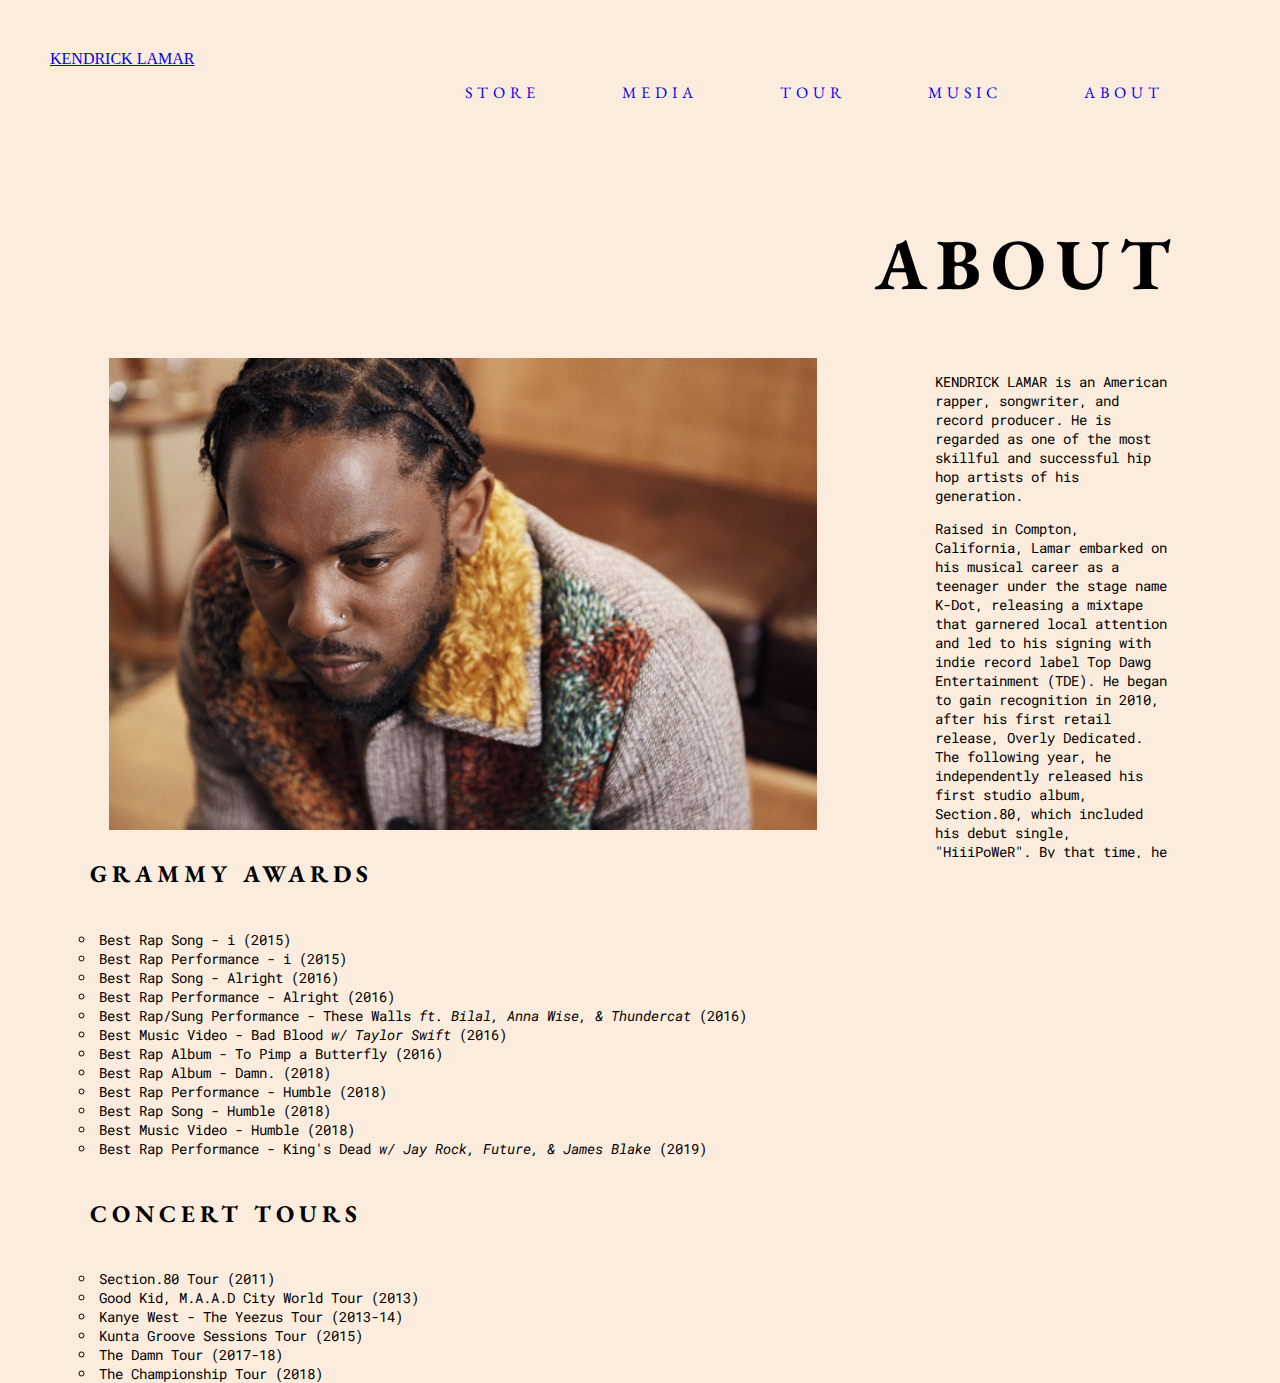
==== about.html @ 686dbac5 "Changes to HomePage and About" ====
<!DOCTYPE html>
<html>
  <head>

    <title>Kendrick Lamar About</title>

    <style media="screen">
      img {
        width: 100%
      }
    </style>

    <link href="./assets/stylesheets/about.css" rel="stylesheet">
    <link href="https://fonts.googleapis.com/css?family=EB+Garamond|Roboto+Mono&display=swap" rel="stylesheet">
  </head>
<!--Start of body-->
  <body>
    <!-- nav div creation -->
    <div>
      <div class="topnav">
        <a class="active" href="index.html">KENDRICK LAMAR</a>
      </div>
      <div class="topnav-right">
            <a class = "nav_bar" href="about.html">ABOUT</a>
            <a class = "nav_bar" href="discography.html">MUSIC</a>
            <a class = "nav_bar" href="tour.html">TOUR</a>
            <a class = "nav_bar" href="media.html">MEDIA</a>
            <a class = "nav_bar" href="store.html">STORE</a>
        </div>
    </div>

<!-- container mid page -->
<div class="container">
      <h1>ABOUT</h1>
  <img class= "image_fix"src="./assets/images/about.jpg" alt="Kendrick Lamar">
    <div class="content">

      <p>KENDRICK LAMAR is an American rapper, songwriter, and record producer. He is regarded as one of the most skillful and successful hip hop artists of his generation. </p>

      <p>Raised in Compton, California, Lamar embarked on his musical career as a teenager under the stage name K-Dot, releasing a mixtape that garnered local attention and led to his signing with indie record label Top Dawg Entertainment (TDE). He began to gain recognition in 2010, after his first retail release, Overly Dedicated. The following year, he independently released his first studio album, Section.80, which included his debut single, "HiiiPoWeR". By that time, he had amassed a large online following and collaborated with several prominent hip hop artists, including The Game, Busta Rhymes, and Snoop Dogg. </p>

      <p>Lamar's major label debut album, Good Kid, M.A.A.D City, was released in 2012 by TDE, Aftermath, and Interscope Records to critical acclaim. It debuted at #2 on the US Billboard 200 and was later certified platinum by the RIAA. The record contained the top 40 singles "Swimming Pools (Drank)", "Bitch, Don't Kill My Vibe", and "Poetic Justice". His critically acclaimed third album To Pimp a Butterfly (2015) incorporated elements of funk, soul, jazz, and spoken word. It debuted atop the charts in the US and the UK and won the Grammy Award for Best Rap Album at the 58th ceremony. In 2016, Lamar released Untitled Unmastered, a collection of unreleased demos that originated during the recording sessions for Butterfly. He released his fourth album Damn in 2017 to further acclaim; its lead single "Humble" topped the US Billboard Hot 100 chart. </p>

      <p>Aside from his solo career, Lamar is also known as a member of the West Coast hip hop supergroup Black Hippy, alongside his TDE label-mates and fellow South Los Angeles–based rappers Ab-Soul, Jay Rock, and Schoolboy Q. Lamar has received many accolades over the course of his career, including thirteen Grammy Awards. In early 2013, MTV named him the "Hottest MC in the Game", on their annual list. Time named him one of the 100 most influential people in the world in 2016. In 2018, Damn became the first non-classical and non-jazz album to be awarded the Pulitzer Prize for Music. </p>
    </div>
</div>

<!-- <div>
  <span class="alighleft">GRAMMY AWARDS</span>
  <span class="alighright">CONCERT TOURS</span>
</div> -->

<!-- <h5>GRAMMY AWARDS</h5>

<h5>CONCERT TOURS</h5> -->
<!-- container lower -->
<div class = "container">

    <div class="column-right">
      <ul>
      <h5>GRAMMY AWARDS</h5>
      <li>Best Rap Song - i (2015)</li>
      <li>Best Rap Performance - i (2015)</li>
      <li>Best Rap Song - Alright (2016)</li>
      <li>Best Rap Performance - Alright (2016)</li>
      <li>Best Rap/Sung Performance - These Walls <i>ft. Bilal, Anna Wise, & Thundercat</i> (2016)</li>
      <li>Best Music Video - Bad Blood <i>w/ Taylor Swift</i> (2016)</li>
    <!-- </ul>
    </div>

      <div class="column">
      <ul> -->
      <li>Best Rap Album - To Pimp a Butterfly (2016)</li>
      <li>Best Rap Album - Damn. (2018)</li>
      <li>Best Rap Performance - Humble (2018)</li>
      <li>Best Rap Song - Humble (2018)</li>
      <li>Best Music Video - Humble (2018)</li>
      <li>Best Rap Performance - King's Dead <i>w/ Jay Rock, Future, & James Blake</i> (2019)</li>
      </ul>
    </div>

      <div class="column-left">
        <ul>
        <h5>CONCERT TOURS</h5>
        <li>Section.80 Tour (2011)</li>
        <li>Good Kid, M.A.A.D City World Tour (2013)</li>
        <li>Kanye West - The Yeezus Tour (2013-14)</li>
        <li>Kunta Groove Sessions Tour (2015)</li>
        <li>The Damn Tour (2017-18)</li>
        <li>The Championship Tour (2018)</li>
        </ul>
      </div>
</div>

  </body>
</html>
---- assets/stylesheets/about.css ----
body {
  background-color: rgba(252,236,221, 1);
  opacity: 100%;
  margin: 50px 50px 50px 50px;
  /* margin: 100px; */
  /* margin-left: 100px;
  margin-right: 100px;
  margin-bottom: 100px;
  margin-top: 50px; */
}

h1 {
  font-family: 'EB Garamond', serif;
  font-size: 72px;
  letter-spacing: 10px;
  text-align: right;
  padding-top: 100px;
  padding-right: 50px;
}

h2 {
  font-family: 'EB Garamond', serif;
  font-size: 64px;
  letter-spacing: 5px;
}

h3 {
  font-family: 'EB Garamond', serif;
  font-size: 48px;
  letter-spacing: 5px;
}

h4 {
  font-family: 'EB Garamond', serif;
  font-size: 36px;
  letter-spacing: 5px;
}

h5 {
  font-family: 'EB Garamond', serif;
  font-size: 24px;
  letter-spacing: 5px;
  /* margin-top: 50px;
  margin-right: 100px; */
}

h6 {
  font-family: 'EB Garamond', serif;
  font-size: 18px;
  letter-spacing: 5px;
}

p {
  font-family: 'Roboto Mono', monospace;
  font-size: 14px;
  letter-spacing:normal;
  /* padding-left: 100px;
  padding-right: 100px; */
}

/* .alignleft {
  float: left;
  font-family: 'EB Garamond', serif;
  font-size: 24px;
  letter-spacing: 5px;
  margin-top: 20px;
}

.alighright {
  float: right;
  font-family: 'EB Garamond', serif;
  font-size: 24px;
  letter-spacing: 5px;
  margin-right: 125px;
  margin-top: 20px;
  margin-bottom: 10px; */
}

.active{
  text-decoration: none;
  float: left;
  text-align: center;
  font-family: 'EB Garamond', serif;
  font-size: 48px;
  letter-spacing: 5px;
  border-bottom: 100px;
  margin-left: 5px;
  margin-right: 5px;
  /* text-align: right; */
  /* padding-top: 25px; */
  /* padding-right: 100px; */
}

/* a:link {
  text-decoration-color: black;
} */

/* .topnav a:hover {
  background-color: rgba(229,229,229, 1);
}

.topnav a.active {
  background-color: rgba(252,236,221, 1);
  color: rgba(229,229,229, 1) */
/* } */

.topnav-right a{
  font-family: 'EB Garamond', serif;
  font-size: 16px;
  letter-spacing: 5px;
  padding: 14px 16px;
  margin-right: 50px;
  border-right: 2px,Black;
  float: right;
}
.nav_bar{
  text-decoration: none;
  /* font-family: 'EB Garamond', serif;
  font-size: 16px;
  letter-spacing: 5px;
  padding: 14px 16px;
  margin-right: 3px; */
  border-right-style: : solid;
  border-color: black;
  border-width: thin;
}
.container {
  max-width: 100%;
  height:500px;
  /* max-width: 860px;
  margin-right: auto; */
  /* margin: 0px 50px 50px 50px; */
}
.image_fix{
  float: left;
  width: 60%;
  margin: 0 5%;
  z-index: 0;
}

.content {
  float: left;
  z-index: 1;
  background: rgba(252,236,221, 0.75);
  /* max-width: 300px;
  max-height: 100px;
  padding: 20px 100px 20px 20px;
  /* height: 400px; */
  /* margin-left: 400px;
  overflow: auto;  */
  width: 20%;
  height: 100%;
  margin: 0 5%;
  overflow: scroll;
}

/* #header {
  margin-right: 5px;
  margin-left: 5px;
  text-align: right;
}

#home {
  font-family: 'EB Garamond', serif;
  font-size: 24px;
  letter-spacing: 5px;
  text-align: left;
  padding-top: 50px;
} */

li {
  list-style-type: circle;
  list-style-position: inside;
  text-indent: -1.5em;
  font-family: 'Roboto Mono', monospace;
  font-size: 14px;
  letter-spacing: normal;
  margin-left: 10px;
  margin-right: 10px;
}

.column {
  float: left;
  width: 33.33%;
  margin-top: 5px;
  margin-bottom: 50px;
}

.row:after {
  content: "";
  display: table;
  clear: both;
}
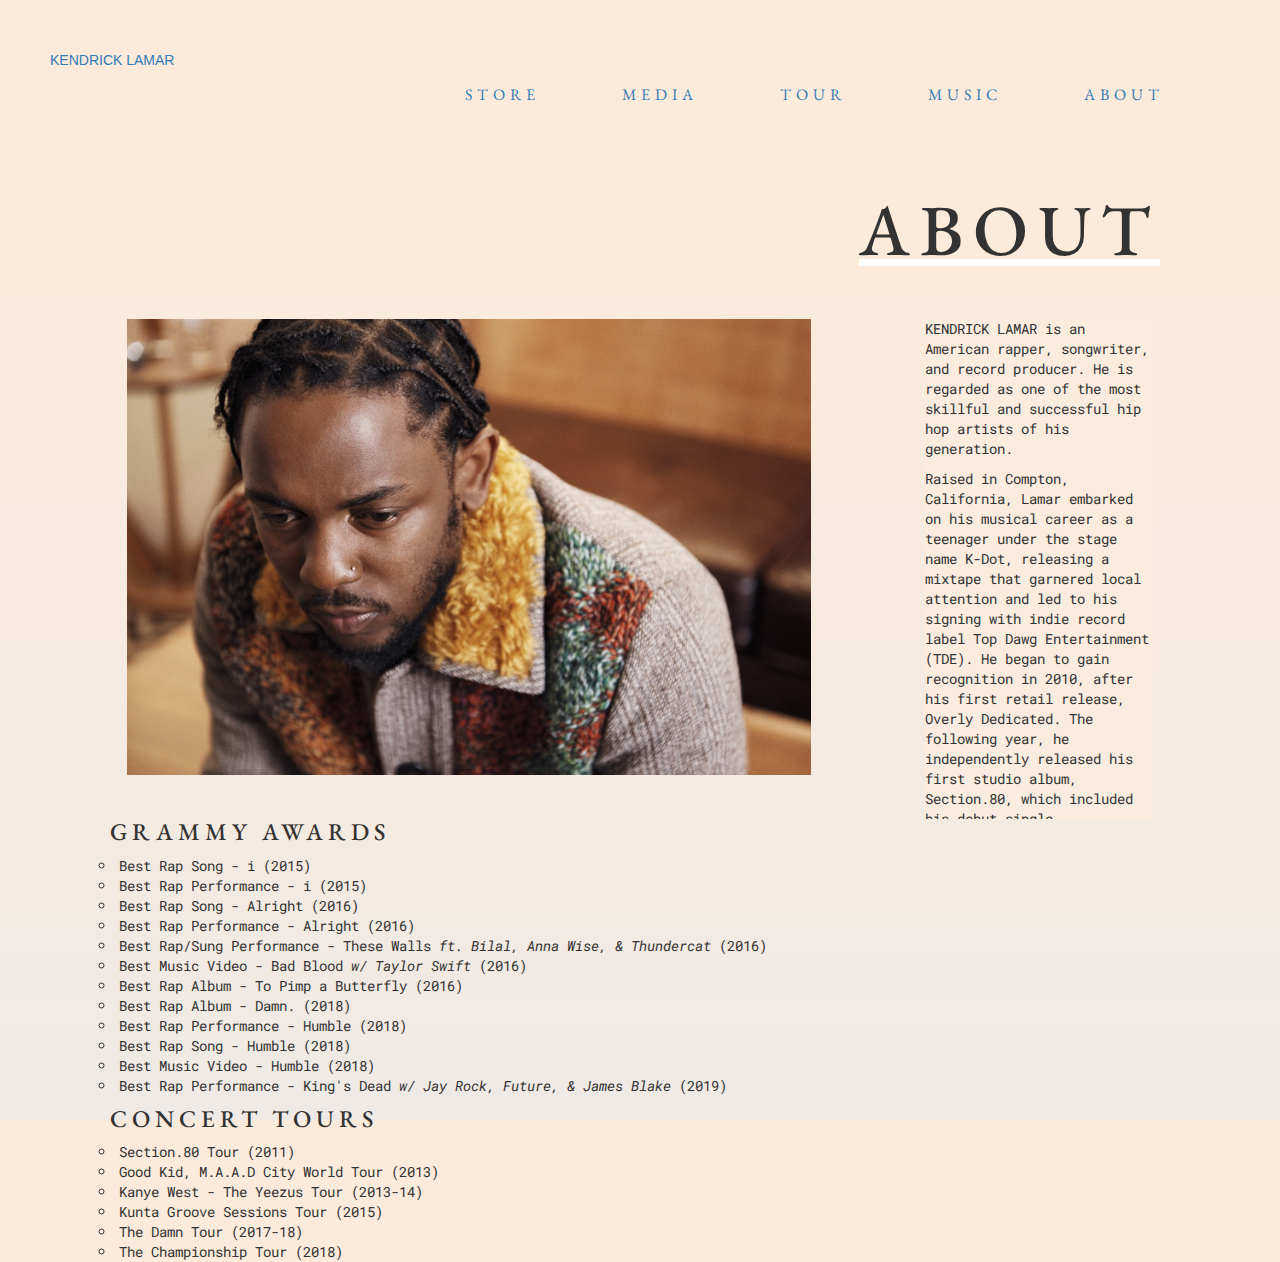
==== commit 531faae6: "Store and Tour" ====
--- a/about.html
+++ b/about.html
@@ -1,86 +1,98 @@
 <!DOCTYPE html>
 <html>
-  <head>
 
-    <title>Kendrick Lamar About</title>
+<head>
 
-    <style media="screen">
-      img {
-        width: 100%
-      }
-    </style>
+  <title>Kendrick Lamar About</title>
+  <meta name="viewport" content="width=device-width, initial-scale=1">
+  <link rel="stylesheet" href="https://maxcdn.bootstrapcdn.com/bootstrap/3.4.0/css/bootstrap.min.css">
+  <script src="https://ajax.googleapis.com/ajax/libs/jquery/3.4.1/jquery.min.js"></script>
+  <script src="https://maxcdn.bootstrapcdn.com/bootstrap/3.4.0/js/bootstrap.min.js"></script>
+  <style media="screen">
+    img {
+      width: 100%
+    }
+  </style>
 
-    <link href="./assets/stylesheets/about.css" rel="stylesheet">
-    <link href="https://fonts.googleapis.com/css?family=EB+Garamond|Roboto+Mono&display=swap" rel="stylesheet">
-  </head>
+  <link href="./assets/stylesheets/about.css" rel="stylesheet">
+  <link href="https://fonts.googleapis.com/css?family=EB+Garamond|Roboto+Mono&display=swap" rel="stylesheet">
+</head>
 <!--Start of body-->
-  <body>
-    <!-- nav div creation -->
-    <div>
-      <div class="topnav">
-        <a class="active" href="index.html">KENDRICK LAMAR</a>
-      </div>
-      <div class="topnav-right">
-            <a class = "nav_bar" href="about.html">ABOUT</a>
-            <a class = "nav_bar" href="discography.html">MUSIC</a>
-            <a class = "nav_bar" href="tour.html">TOUR</a>
-            <a class = "nav_bar" href="media.html">MEDIA</a>
-            <a class = "nav_bar" href="store.html">STORE</a>
-        </div>
+
+<body>
+  <!-- nav div creation -->
+  <div>
+    <div class="topnav">
+      <a class="active" href="index.html">KENDRICK LAMAR</a>
     </div>
+    <div class="topnav-right">
+      <a class="nav_bar" href="about.html">ABOUT</a>
+      <a class="nav_bar" href="discography.html">MUSIC</a>
+      <a class="nav_bar" href="tour.html">TOUR</a>
+      <a class="nav_bar" href="media.html">MEDIA</a>
+      <a class="nav_bar" href="store.html">STORE</a>
+    </div>
+  </div>
 
-<!-- container mid page -->
-<div class="container">
-      <h1>ABOUT</h1>
-  <img class= "image_fix"src="./assets/images/about.jpg" alt="Kendrick Lamar">
+  <!-- container mid page -->
+  <div class="container">
+    <h1>ABOUT</h1>
+    <img class="image_fix" src="./assets/images/about.jpg" alt="Kendrick Lamar">
     <div class="content">
 
       <p>KENDRICK LAMAR is an American rapper, songwriter, and record producer. He is regarded as one of the most skillful and successful hip hop artists of his generation. </p>
 
-      <p>Raised in Compton, California, Lamar embarked on his musical career as a teenager under the stage name K-Dot, releasing a mixtape that garnered local attention and led to his signing with indie record label Top Dawg Entertainment (TDE). He began to gain recognition in 2010, after his first retail release, Overly Dedicated. The following year, he independently released his first studio album, Section.80, which included his debut single, "HiiiPoWeR". By that time, he had amassed a large online following and collaborated with several prominent hip hop artists, including The Game, Busta Rhymes, and Snoop Dogg. </p>
+      <p>Raised in Compton, California, Lamar embarked on his musical career as a teenager under the stage name K-Dot, releasing a mixtape that garnered local attention and led to his signing with indie record label Top Dawg Entertainment (TDE). He
+        began to gain recognition in 2010, after his first retail release, Overly Dedicated. The following year, he independently released his first studio album, Section.80, which included his debut single, "HiiiPoWeR". By that time, he had amassed
+        a large online following and collaborated with several prominent hip hop artists, including The Game, Busta Rhymes, and Snoop Dogg. </p>
 
-      <p>Lamar's major label debut album, Good Kid, M.A.A.D City, was released in 2012 by TDE, Aftermath, and Interscope Records to critical acclaim. It debuted at #2 on the US Billboard 200 and was later certified platinum by the RIAA. The record contained the top 40 singles "Swimming Pools (Drank)", "Bitch, Don't Kill My Vibe", and "Poetic Justice". His critically acclaimed third album To Pimp a Butterfly (2015) incorporated elements of funk, soul, jazz, and spoken word. It debuted atop the charts in the US and the UK and won the Grammy Award for Best Rap Album at the 58th ceremony. In 2016, Lamar released Untitled Unmastered, a collection of unreleased demos that originated during the recording sessions for Butterfly. He released his fourth album Damn in 2017 to further acclaim; its lead single "Humble" topped the US Billboard Hot 100 chart. </p>
+      <p>Lamar's major label debut album, Good Kid, M.A.A.D City, was released in 2012 by TDE, Aftermath, and Interscope Records to critical acclaim. It debuted at #2 on the US Billboard 200 and was later certified platinum by the RIAA. The record
+        contained the top 40 singles "Swimming Pools (Drank)", "Bitch, Don't Kill My Vibe", and "Poetic Justice". His critically acclaimed third album To Pimp a Butterfly (2015) incorporated elements of funk, soul, jazz, and spoken word. It debuted
+        atop the charts in the US and the UK and won the Grammy Award for Best Rap Album at the 58th ceremony. In 2016, Lamar released Untitled Unmastered, a collection of unreleased demos that originated during the recording sessions for Butterfly.
+        He released his fourth album Damn in 2017 to further acclaim; its lead single "Humble" topped the US Billboard Hot 100 chart. </p>
 
-      <p>Aside from his solo career, Lamar is also known as a member of the West Coast hip hop supergroup Black Hippy, alongside his TDE label-mates and fellow South Los Angeles–based rappers Ab-Soul, Jay Rock, and Schoolboy Q. Lamar has received many accolades over the course of his career, including thirteen Grammy Awards. In early 2013, MTV named him the "Hottest MC in the Game", on their annual list. Time named him one of the 100 most influential people in the world in 2016. In 2018, Damn became the first non-classical and non-jazz album to be awarded the Pulitzer Prize for Music. </p>
+      <p>Aside from his solo career, Lamar is also known as a member of the West Coast hip hop supergroup Black Hippy, alongside his TDE label-mates and fellow South Los Angeles–based rappers Ab-Soul, Jay Rock, and Schoolboy Q. Lamar has received
+        many accolades over the course of his career, including thirteen Grammy Awards. In early 2013, MTV named him the "Hottest MC in the Game", on their annual list. Time named him one of the 100 most influential people in the world in 2016. In
+        2018, Damn became the first non-classical and non-jazz album to be awarded the Pulitzer Prize for Music. </p>
     </div>
-</div>
+  </div>
 
-<!-- <div>
+  <!-- <div>
   <span class="alighleft">GRAMMY AWARDS</span>
   <span class="alighright">CONCERT TOURS</span>
 </div> -->
 
-<!-- <h5>GRAMMY AWARDS</h5>
+  <!-- <h5>GRAMMY AWARDS</h5>
 
 <h5>CONCERT TOURS</h5> -->
-<!-- container lower -->
-<div class = "container">
+  <!-- container lower -->
+  <div class="container">
 
     <div class="column-right">
       <ul>
-      <h5>GRAMMY AWARDS</h5>
-      <li>Best Rap Song - i (2015)</li>
-      <li>Best Rap Performance - i (2015)</li>
-      <li>Best Rap Song - Alright (2016)</li>
-      <li>Best Rap Performance - Alright (2016)</li>
-      <li>Best Rap/Sung Performance - These Walls <i>ft. Bilal, Anna Wise, & Thundercat</i> (2016)</li>
-      <li>Best Music Video - Bad Blood <i>w/ Taylor Swift</i> (2016)</li>
-    <!-- </ul>
+        <h5>GRAMMY AWARDS</h5>
+        <li>Best Rap Song - i (2015)</li>
+        <li>Best Rap Performance - i (2015)</li>
+        <li>Best Rap Song - Alright (2016)</li>
+        <li>Best Rap Performance - Alright (2016)</li>
+        <li>Best Rap/Sung Performance - These Walls <i>ft. Bilal, Anna Wise, & Thundercat</i> (2016)</li>
+        <li>Best Music Video - Bad Blood <i>w/ Taylor Swift</i> (2016)</li>
+        <!-- </ul>
     </div>
 
       <div class="column">
       <ul> -->
-      <li>Best Rap Album - To Pimp a Butterfly (2016)</li>
-      <li>Best Rap Album - Damn. (2018)</li>
-      <li>Best Rap Performance - Humble (2018)</li>
-      <li>Best Rap Song - Humble (2018)</li>
-      <li>Best Music Video - Humble (2018)</li>
-      <li>Best Rap Performance - King's Dead <i>w/ Jay Rock, Future, & James Blake</i> (2019)</li>
+        <li>Best Rap Album - To Pimp a Butterfly (2016)</li>
+        <li>Best Rap Album - Damn. (2018)</li>
+        <li>Best Rap Performance - Humble (2018)</li>
+        <li>Best Rap Song - Humble (2018)</li>
+        <li>Best Music Video - Humble (2018)</li>
+        <li>Best Rap Performance - King's Dead <i>w/ Jay Rock, Future, & James Blake</i> (2019)</li>
       </ul>
     </div>
 
-      <div class="column-left">
-        <ul>
+    <div class="column-left">
+      <ul>
         <h5>CONCERT TOURS</h5>
         <li>Section.80 Tour (2011)</li>
         <li>Good Kid, M.A.A.D City World Tour (2013)</li>
@@ -88,9 +100,10 @@
         <li>Kunta Groove Sessions Tour (2015)</li>
         <li>The Damn Tour (2017-18)</li>
         <li>The Championship Tour (2018)</li>
-        </ul>
-      </div>
-</div>
+      </ul>
+    </div>
+  </div>
 
-  </body>
+</body>
+
 </html>
--- a/assets/stylesheets/about.css
+++ b/assets/stylesheets/about.css
@@ -1,5 +1,6 @@
 body {
-  background-color: rgba(252,236,221, 1);
+  background: rgb(252, 235, 219);
+  background: linear-gradient(180deg, rgba(252, 235, 219, 1) 22%, rgba(239, 234, 230, 1) 100%);
   opacity: 100%;
   margin: 50px 50px 50px 50px;
   /* margin: 100px; */
@@ -14,8 +15,11 @@
   font-size: 72px;
   letter-spacing: 10px;
   text-align: right;
+  margin-bottom: 50px;
   padding-top: 100px;
   padding-right: 50px;
+  text-decoration: underline;
+  text-decoration-color: white;
 }
 
 h2 {
@@ -53,7 +57,7 @@
 p {
   font-family: 'Roboto Mono', monospace;
   font-size: 14px;
-  letter-spacing:normal;
+  letter-spacing: normal;
   /* padding-left: 100px;
   padding-right: 100px; */
 }
@@ -76,7 +80,7 @@
   margin-bottom: 10px; */
 }
 
-.active{
+.active {
   text-decoration: none;
   float: left;
   text-align: center;
@@ -94,7 +98,6 @@
 /* a:link {
   text-decoration-color: black;
 } */
-
 /* .topnav a:hover {
   background-color: rgba(229,229,229, 1);
 }
@@ -103,17 +106,17 @@
   background-color: rgba(252,236,221, 1);
   color: rgba(229,229,229, 1) */
 /* } */
-
-.topnav-right a{
+.topnav-right a {
   font-family: 'EB Garamond', serif;
   font-size: 16px;
   letter-spacing: 5px;
   padding: 14px 16px;
   margin-right: 50px;
-  border-right: 2px,Black;
+  border-right: 2px, Black;
   float: right;
 }
-.nav_bar{
+
+.nav_bar {
   text-decoration: none;
   /* font-family: 'EB Garamond', serif;
   font-size: 16px;
@@ -124,14 +127,16 @@
   border-color: black;
   border-width: thin;
 }
+
 .container {
   max-width: 100%;
-  height:500px;
+  height: 500px;
   /* max-width: 860px;
   margin-right: auto; */
   /* margin: 0px 50px 50px 50px; */
 }
-.image_fix{
+
+.image_fix {
   float: left;
   width: 60%;
   margin: 0 5%;
@@ -141,7 +146,7 @@
 .content {
   float: left;
   z-index: 1;
-  background: rgba(252,236,221, 0.75);
+  background: rgba(252, 236, 221, 0.75);
   /* max-width: 300px;
   max-height: 100px;
   padding: 20px 100px 20px 20px;
@@ -167,7 +172,6 @@
   text-align: left;
   padding-top: 50px;
 } */
-
 li {
   list-style-type: circle;
   list-style-position: inside;
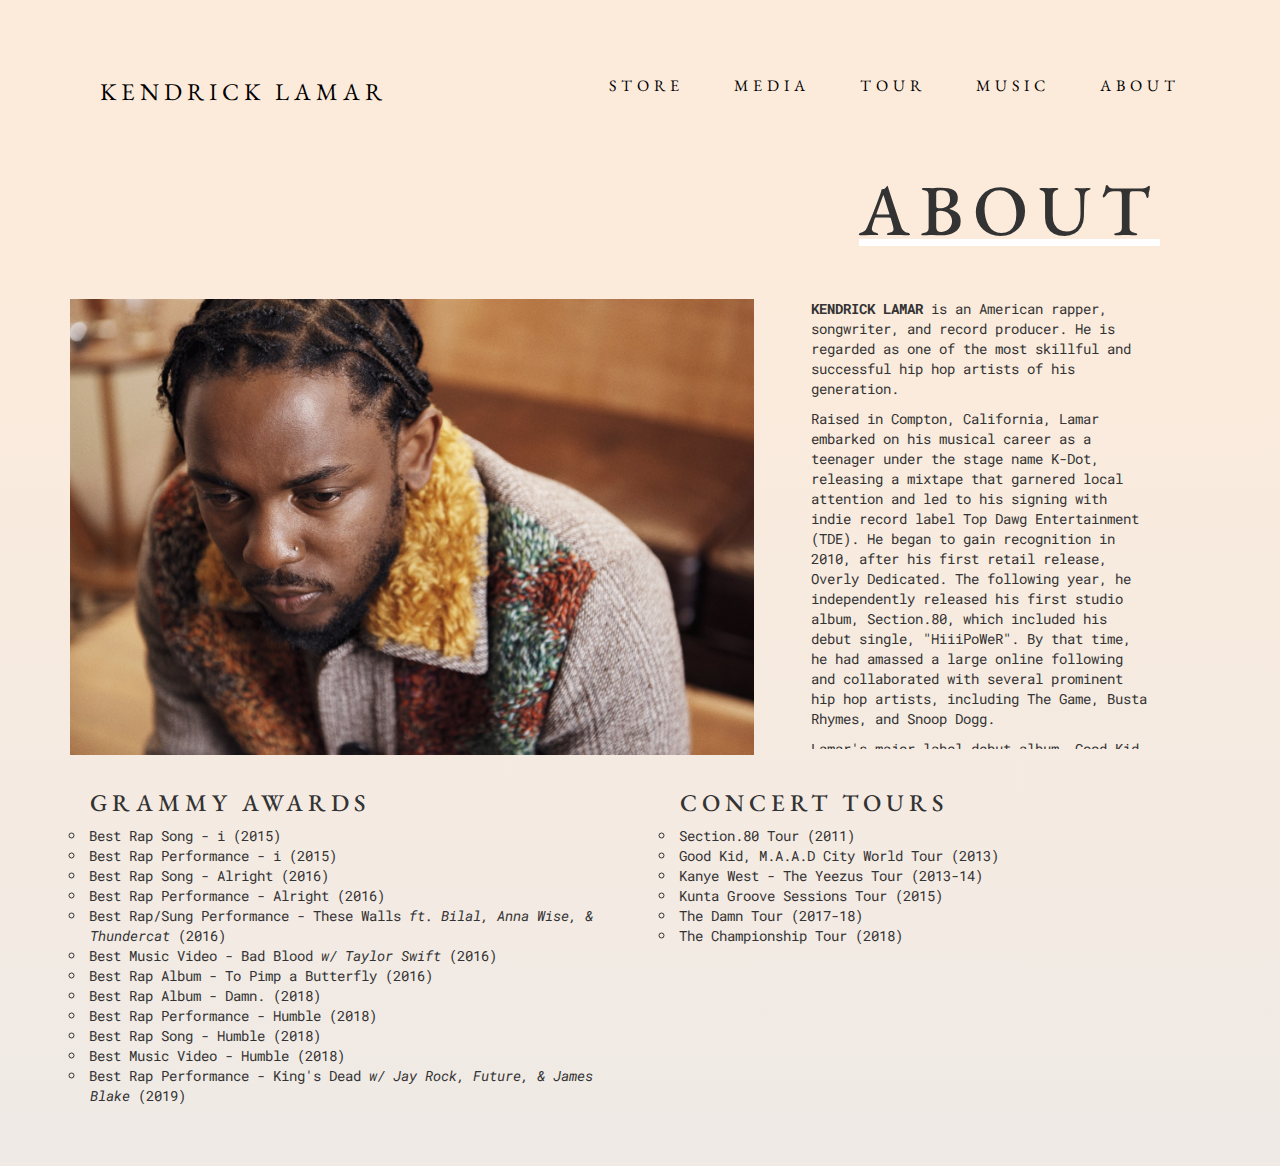
==== commit ec0caf79: "About" ====
--- a/about.html
+++ b/about.html
@@ -8,11 +8,6 @@
   <link rel="stylesheet" href="https://maxcdn.bootstrapcdn.com/bootstrap/3.4.0/css/bootstrap.min.css">
   <script src="https://ajax.googleapis.com/ajax/libs/jquery/3.4.1/jquery.min.js"></script>
   <script src="https://maxcdn.bootstrapcdn.com/bootstrap/3.4.0/js/bootstrap.min.js"></script>
-  <style media="screen">
-    img {
-      width: 100%
-    }
-  </style>
 
   <link href="./assets/stylesheets/about.css" rel="stylesheet">
   <link href="https://fonts.googleapis.com/css?family=EB+Garamond|Roboto+Mono&display=swap" rel="stylesheet">
@@ -20,8 +15,7 @@
 <!--Start of body-->
 
 <body>
-  <!-- nav div creation -->
-  <div>
+  <div class="container-nav">
     <div class="topnav">
       <a class="active" href="index.html">KENDRICK LAMAR</a>
     </div>
@@ -32,7 +26,7 @@
       <a class="nav_bar" href="media.html">MEDIA</a>
       <a class="nav_bar" href="store.html">STORE</a>
     </div>
-  </div>
+    </div>
 
   <!-- container mid page -->
   <div class="container">
@@ -40,7 +34,7 @@
     <img class="image_fix" src="./assets/images/about.jpg" alt="Kendrick Lamar">
     <div class="content">
 
-      <p>KENDRICK LAMAR is an American rapper, songwriter, and record producer. He is regarded as one of the most skillful and successful hip hop artists of his generation. </p>
+      <p><b>KENDRICK LAMAR</b> is an American rapper, songwriter, and record producer. He is regarded as one of the most skillful and successful hip hop artists of his generation. </p>
 
       <p>Raised in Compton, California, Lamar embarked on his musical career as a teenager under the stage name K-Dot, releasing a mixtape that garnered local attention and led to his signing with indie record label Top Dawg Entertainment (TDE). He
         began to gain recognition in 2010, after his first retail release, Overly Dedicated. The following year, he independently released his first studio album, Section.80, which included his debut single, "HiiiPoWeR". By that time, he had amassed
@@ -66,9 +60,9 @@
 
 <h5>CONCERT TOURS</h5> -->
   <!-- container lower -->
-  <div class="container">
+  <div class="container-list">
 
-    <div class="column-right">
+    <div class="column">
       <ul>
         <h5>GRAMMY AWARDS</h5>
         <li>Best Rap Song - i (2015)</li>
@@ -91,7 +85,7 @@
       </ul>
     </div>
 
-    <div class="column-left">
+    <div class="column">
       <ul>
         <h5>CONCERT TOURS</h5>
         <li>Section.80 Tour (2011)</li>
--- a/assets/stylesheets/about.css
+++ b/assets/stylesheets/about.css
@@ -3,11 +3,6 @@
   background: linear-gradient(180deg, rgba(252, 235, 219, 1) 22%, rgba(239, 234, 230, 1) 100%);
   opacity: 100%;
   margin: 50px 50px 50px 50px;
-  /* margin: 100px; */
-  /* margin-left: 100px;
-  margin-right: 100px;
-  margin-bottom: 100px;
-  margin-top: 50px; */
 }
 
 h1 {
@@ -44,8 +39,7 @@
   font-family: 'EB Garamond', serif;
   font-size: 24px;
   letter-spacing: 5px;
-  /* margin-top: 50px;
-  margin-right: 100px; */
+  padding-top: 20px;
 }
 
 h6 {
@@ -90,88 +84,72 @@
   border-bottom: 100px;
   margin-left: 5px;
   margin-right: 5px;
-  /* text-align: right; */
-  /* padding-top: 25px; */
-  /* padding-right: 100px; */
 }
 
-/* a:link {
-  text-decoration-color: black;
-} */
-/* .topnav a:hover {
-  background-color: rgba(229,229,229, 1);
+.topnav a {
+  font-family: 'EB Garamond', serif;
+  font-size: 24px;
+  letter-spacing: 5px;
+  text-align: right;
+  text-decoration: none;
+  color: black;
+  padding-top: 25px;
+  padding-left: 50px;
+  float: left;
 }
 
-.topnav a.active {
-  background-color: rgba(252,236,221, 1);
-  color: rgba(229,229,229, 1) */
-/* } */
 .topnav-right a {
   font-family: 'EB Garamond', serif;
   font-size: 16px;
   letter-spacing: 5px;
-  padding: 14px 16px;
+  text-align: left;
+  text-decoration: none;
+  color: black;
+  padding-top: 25px;
   margin-right: 50px;
-  border-right: 2px, Black;
   float: right;
 }
 
-.nav_bar {
+a:link {
   text-decoration: none;
-  /* font-family: 'EB Garamond', serif;
-  font-size: 16px;
-  letter-spacing: 5px;
-  padding: 14px 16px;
-  margin-right: 3px; */
-  border-right-style: : solid;
-  border-color: black;
-  border-width: thin;
+  color: black;
+}
+
+a:visited {
+  text-decoration: none;
+  color: black;
+}
+
+a:active {
+  text-decoration: none;
+  color: black;
 }
 
 .container {
   max-width: 100%;
   height: 500px;
-  /* max-width: 860px;
-  margin-right: auto; */
-  /* margin: 0px 50px 50px 50px; */
+}
+
+.container-nav {
+  max-width: 100%;
+  display: block;
 }
 
 .image_fix {
   float: left;
   width: 60%;
-  margin: 0 5%;
   z-index: 0;
 }
 
 .content {
   float: left;
   z-index: 1;
-  background: rgba(252, 236, 221, 0.75);
-  /* max-width: 300px;
-  max-height: 100px;
-  padding: 20px 100px 20px 20px;
-  /* height: 400px; */
-  /* margin-left: 400px;
-  overflow: auto;  */
-  width: 20%;
-  height: 100%;
+  width: 30%;
+  height: 90%;
   margin: 0 5%;
   overflow: scroll;
 }
 
-/* #header {
-  margin-right: 5px;
-  margin-left: 5px;
-  text-align: right;
-}
-
-#home {
-  font-family: 'EB Garamond', serif;
-  font-size: 24px;
-  letter-spacing: 5px;
-  text-align: left;
-  padding-top: 50px;
-} */
 li {
   list-style-type: circle;
   list-style-position: inside;
@@ -179,13 +157,11 @@
   font-family: 'Roboto Mono', monospace;
   font-size: 14px;
   letter-spacing: normal;
-  margin-left: 10px;
-  margin-right: 10px;
 }
 
 .column {
   float: left;
-  width: 33.33%;
+  width: 50%;
   margin-top: 5px;
   margin-bottom: 50px;
 }
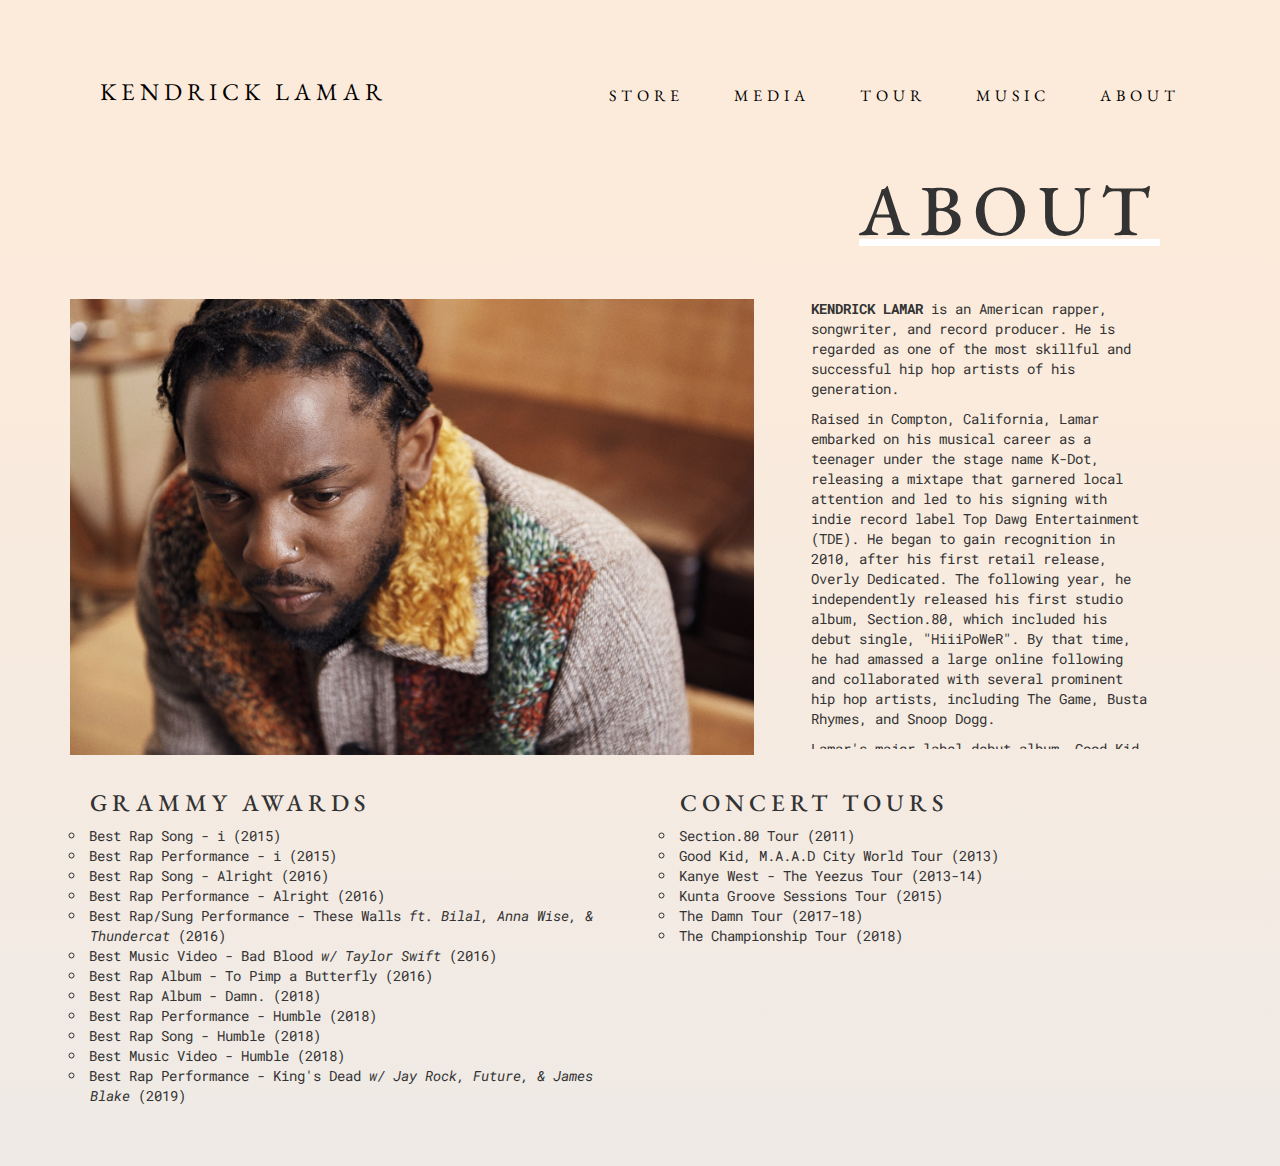
==== commit 57849670: "Adding Navigation" ====
--- a/about.html
+++ b/about.html
@@ -17,7 +17,7 @@
 <body>
   <div class="container-nav">
     <div class="topnav">
-      <a class="active" href="index.html">KENDRICK LAMAR</a>
+      <a class="nav_bar" href="index.html">KENDRICK LAMAR</a>
     </div>
     <div class="topnav-right">
       <a class="nav_bar" href="about.html">ABOUT</a>
@@ -26,7 +26,7 @@
       <a class="nav_bar" href="media.html">MEDIA</a>
       <a class="nav_bar" href="store.html">STORE</a>
     </div>
-    </div>
+  </div>
 
   <!-- container mid page -->
   <div class="container">
--- a/assets/stylesheets/about.css
+++ b/assets/stylesheets/about.css
@@ -105,7 +105,7 @@
   text-align: left;
   text-decoration: none;
   color: black;
-  padding-top: 25px;
+  padding-top: 35px;
   margin-right: 50px;
   float: right;
 }
